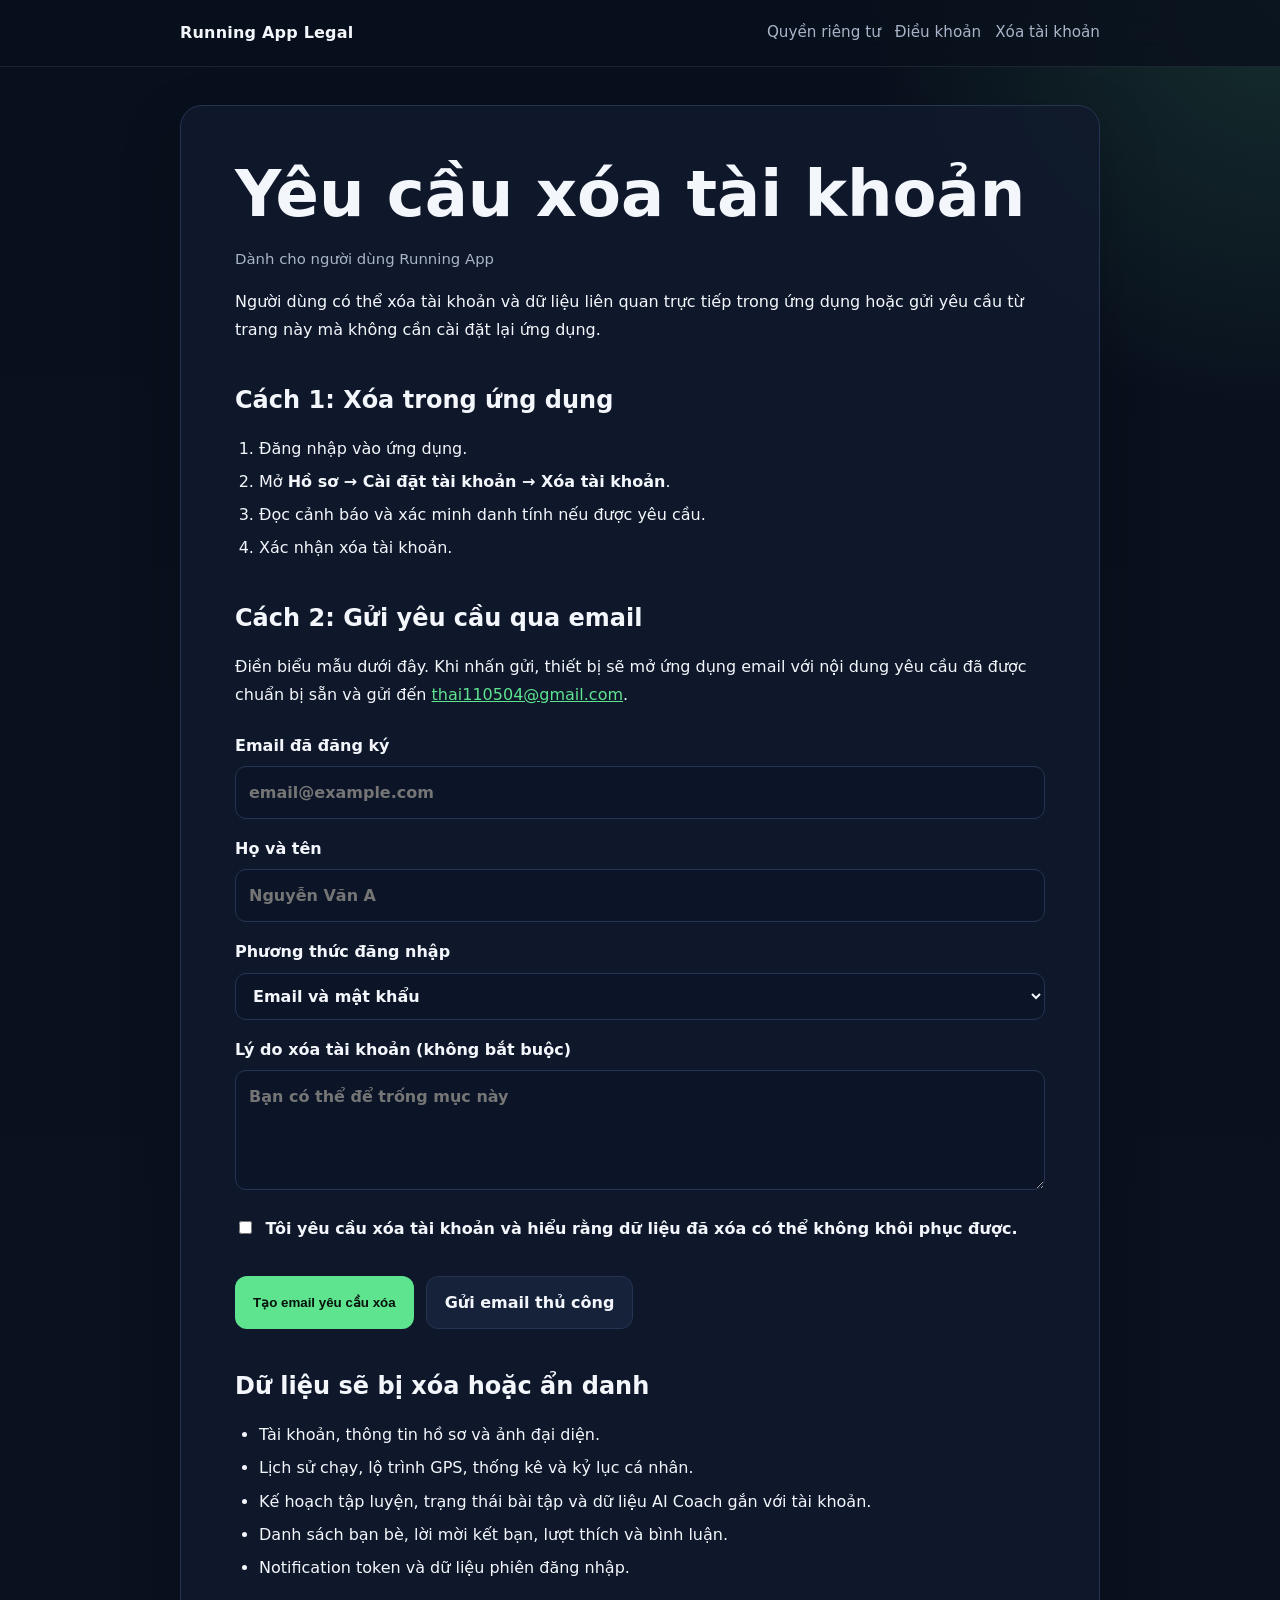
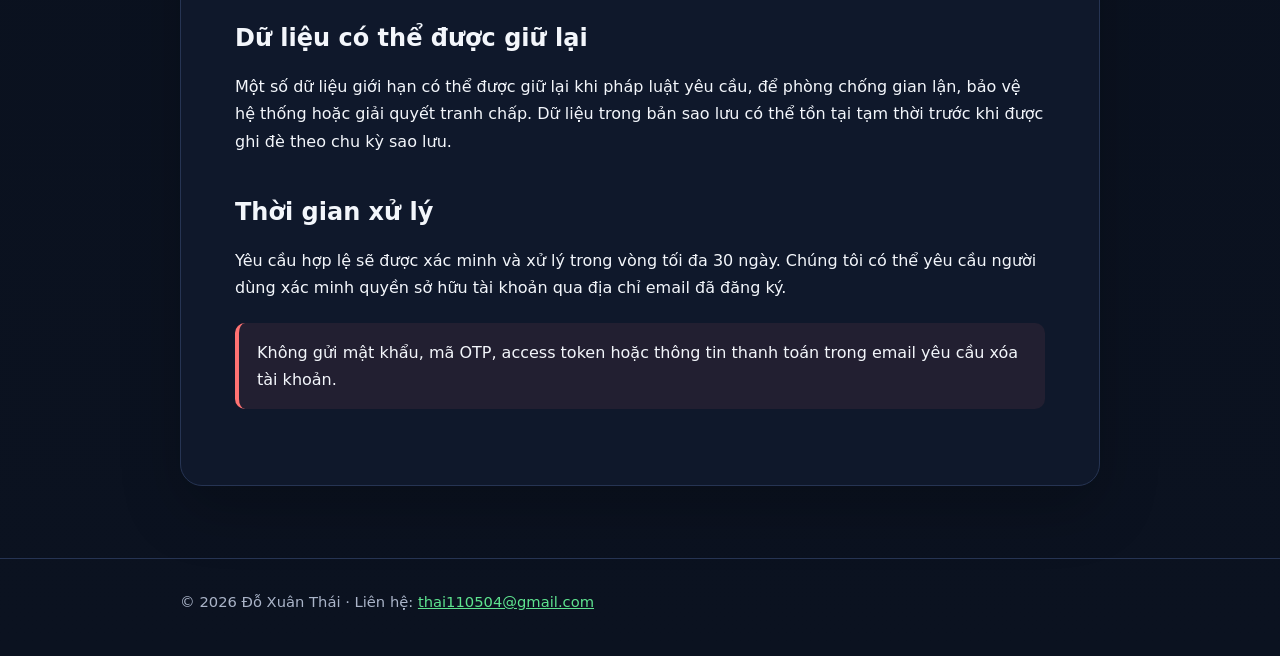
==== account-deletion.html @ 85eb7b2a "Add files via upload" ====
<!doctype html>
<html lang="vi">
<head>
  <meta charset="utf-8">
  <meta name="viewport" content="width=device-width, initial-scale=1">
  <meta name="description" content="Trang yêu cầu xóa tài khoản của ứng dụng chạy bộ.">
  <title>Yêu cầu xóa tài khoản</title>
  <link rel="stylesheet" href="styles.css">
</head>
<body>

<header class="site-header">
  <div class="container nav">
    <a class="brand" href="index.html">Running App Legal</a>
    <nav class="nav-links" aria-label="Điều hướng chính">
      <a href="privacy-policy.html">Quyền riêng tư</a>
      <a href="terms-of-service.html">Điều khoản</a>
      <a href="account-deletion.html">Xóa tài khoản</a>
    </nav>
  </div>
</header>

<main class="container document">

<h1>Yêu cầu xóa tài khoản</h1>
<p class="meta">Dành cho người dùng Running App</p>

<p>
Người dùng có thể xóa tài khoản và dữ liệu liên quan trực tiếp trong ứng dụng hoặc gửi yêu cầu
từ trang này mà không cần cài đặt lại ứng dụng.
</p>

<h2>Cách 1: Xóa trong ứng dụng</h2>
<ol>
  <li>Đăng nhập vào ứng dụng.</li>
  <li>Mở <strong>Hồ sơ → Cài đặt tài khoản → Xóa tài khoản</strong>.</li>
  <li>Đọc cảnh báo và xác minh danh tính nếu được yêu cầu.</li>
  <li>Xác nhận xóa tài khoản.</li>
</ol>

<h2>Cách 2: Gửi yêu cầu qua email</h2>
<p>
Điền biểu mẫu dưới đây. Khi nhấn gửi, thiết bị sẽ mở ứng dụng email với nội dung yêu cầu đã được
chuẩn bị sẵn và gửi đến <a href="mailto:thai110504@gmail.com">thai110504@gmail.com</a>.
</p>

<form class="form" id="deleteForm">
  <label>
    Email đã đăng ký
    <input id="accountEmail" type="email" required placeholder="email@example.com">
  </label>

  <label>
    Họ và tên
    <input id="fullName" type="text" required placeholder="Nguyễn Văn A">
  </label>

  <label>
    Phương thức đăng nhập
    <select id="loginMethod">
      <option>Email và mật khẩu</option>
      <option>Google</option>
      <option>Facebook</option>
      <option>Apple</option>
      <option>Khác</option>
    </select>
  </label>

  <label>
    Lý do xóa tài khoản (không bắt buộc)
    <textarea id="reason" placeholder="Bạn có thể để trống mục này"></textarea>
  </label>

  <label>
    <input id="confirmDelete" type="checkbox" required style="width:auto; margin-right:8px;">
    Tôi yêu cầu xóa tài khoản và hiểu rằng dữ liệu đã xóa có thể không khôi phục được.
  </label>

  <div class="actions">
    <button class="btn" type="submit">Tạo email yêu cầu xóa</button>
    <a class="btn btn-secondary" href="mailto:thai110504@gmail.com">Gửi email thủ công</a>
  </div>
</form>

<h2>Dữ liệu sẽ bị xóa hoặc ẩn danh</h2>
<ul>
  <li>Tài khoản, thông tin hồ sơ và ảnh đại diện.</li>
  <li>Lịch sử chạy, lộ trình GPS, thống kê và kỷ lục cá nhân.</li>
  <li>Kế hoạch tập luyện, trạng thái bài tập và dữ liệu AI Coach gắn với tài khoản.</li>
  <li>Danh sách bạn bè, lời mời kết bạn, lượt thích và bình luận.</li>
  <li>Notification token và dữ liệu phiên đăng nhập.</li>
</ul>

<h2>Dữ liệu có thể được giữ lại</h2>
<p>
Một số dữ liệu giới hạn có thể được giữ lại khi pháp luật yêu cầu, để phòng chống gian lận,
bảo vệ hệ thống hoặc giải quyết tranh chấp. Dữ liệu trong bản sao lưu có thể tồn tại tạm thời
trước khi được ghi đè theo chu kỳ sao lưu.
</p>

<h2>Thời gian xử lý</h2>
<p>
Yêu cầu hợp lệ sẽ được xác minh và xử lý trong vòng tối đa 30 ngày. Chúng tôi có thể yêu cầu
người dùng xác minh quyền sở hữu tài khoản qua địa chỉ email đã đăng ký.
</p>

<div class="notice warning">
  Không gửi mật khẩu, mã OTP, access token hoặc thông tin thanh toán trong email yêu cầu xóa tài khoản.
</div>

<script>
document.getElementById('deleteForm').addEventListener('submit', function (event) {{
  event.preventDefault();

  const email = document.getElementById('accountEmail').value.trim();
  const name = document.getElementById('fullName').value.trim();
  const method = document.getElementById('loginMethod').value;
  const reason = document.getElementById('reason').value.trim() || 'Không cung cấp';
  const confirmed = document.getElementById('confirmDelete').checked;

  if (!email || !name || !confirmed) {{
    alert('Vui lòng điền đầy đủ thông tin bắt buộc và xác nhận yêu cầu.');
    return;
  }}

  const subject = 'Yêu cầu xóa tài khoản Running App';
  const body = [
    'Tôi yêu cầu xóa tài khoản Running App và dữ liệu liên quan.',
    '',
    'Họ và tên: ' + name,
    'Email tài khoản: ' + email,
    'Phương thức đăng nhập: ' + method,
    'Lý do: ' + reason,
    '',
    'Tôi xác nhận rằng tôi hiểu dữ liệu đã xóa có thể không khôi phục được.'
  ].join('\n');

  window.location.href =
    'mailto:thai110504@gmail.com?subject=' + encodeURIComponent(subject) +
    '&body=' + encodeURIComponent(body);
}});
</script>

</main>

<footer>
  <div class="container">
    © 2026 Đỗ Xuân Thái · Liên hệ:
    <a href="mailto:thai110504@gmail.com">thai110504@gmail.com</a>
  </div>
</footer>

</body>
</html>
---- styles.css ----
:root {
  --bg: #0b1220;
  --surface: #111a2e;
  --surface-2: #16213a;
  --text: #f3f6fb;
  --muted: #aab4c8;
  --primary: #5ee38f;
  --primary-dark: #2cbf68;
  --border: #263453;
  --danger: #ff7272;
  --max-width: 920px;
}

* { box-sizing: border-box; }

html { scroll-behavior: smooth; }

body {
  margin: 0;
  font-family: Inter, ui-sans-serif, system-ui, -apple-system, BlinkMacSystemFont, "Segoe UI", sans-serif;
  background:
    radial-gradient(circle at top right, rgba(94, 227, 143, 0.14), transparent 26rem),
    linear-gradient(180deg, #09101d 0%, var(--bg) 100%);
  color: var(--text);
  line-height: 1.7;
}

a { color: var(--primary); }

.container {
  width: min(calc(100% - 32px), var(--max-width));
  margin: 0 auto;
}

.site-header {
  position: sticky;
  top: 0;
  z-index: 10;
  backdrop-filter: blur(14px);
  background: rgba(9, 16, 29, 0.82);
  border-bottom: 1px solid rgba(255,255,255,0.08);
}

.nav {
  min-height: 66px;
  display: flex;
  align-items: center;
  justify-content: space-between;
  gap: 18px;
}

.brand {
  color: var(--text);
  font-weight: 800;
  text-decoration: none;
  letter-spacing: 0.2px;
}

.nav-links {
  display: flex;
  flex-wrap: wrap;
  gap: 14px;
}

.nav-links a {
  color: var(--muted);
  text-decoration: none;
  font-size: 0.95rem;
}

.nav-links a:hover { color: var(--text); }

.hero {
  padding: 78px 0 48px;
}

.eyebrow {
  display: inline-block;
  color: var(--primary);
  font-weight: 700;
  text-transform: uppercase;
  font-size: 0.78rem;
  letter-spacing: 0.12em;
  margin-bottom: 10px;
}

h1 {
  margin: 0 0 18px;
  font-size: clamp(2.1rem, 5vw, 4rem);
  line-height: 1.08;
}

h2 {
  margin-top: 42px;
  line-height: 1.25;
}

h3 {
  margin-top: 28px;
  line-height: 1.3;
}

.lead {
  max-width: 760px;
  color: var(--muted);
  font-size: 1.08rem;
}

.meta {
  margin-top: 18px;
  color: var(--muted);
  font-size: 0.93rem;
}

.card-grid {
  display: grid;
  grid-template-columns: repeat(3, 1fr);
  gap: 18px;
  padding-bottom: 72px;
}

.card {
  display: block;
  min-height: 210px;
  background: linear-gradient(180deg, rgba(22,33,58,0.97), rgba(17,26,46,0.97));
  border: 1px solid var(--border);
  border-radius: 20px;
  padding: 24px;
  color: var(--text);
  text-decoration: none;
  box-shadow: 0 14px 35px rgba(0,0,0,0.18);
}

.card:hover {
  transform: translateY(-3px);
  border-color: rgba(94,227,143,0.55);
}

.card p { color: var(--muted); }

.document {
  background: rgba(17,26,46,0.82);
  border: 1px solid var(--border);
  border-radius: 22px;
  padding: clamp(24px, 5vw, 54px);
  margin: 38px auto 72px;
  box-shadow: 0 24px 60px rgba(0,0,0,0.22);
}

.notice {
  border-left: 4px solid var(--primary);
  background: rgba(94,227,143,0.08);
  padding: 16px 18px;
  border-radius: 10px;
  margin: 22px 0;
}

.warning {
  border-left-color: var(--danger);
  background: rgba(255,114,114,0.08);
}

ul, ol { padding-left: 24px; }

li { margin: 6px 0; }

.btn {
  display: inline-flex;
  align-items: center;
  justify-content: center;
  gap: 8px;
  background: var(--primary);
  color: #07120b;
  text-decoration: none;
  font-weight: 800;
  padding: 12px 18px;
  border-radius: 12px;
  border: 0;
  cursor: pointer;
}

.btn:hover { background: var(--primary-dark); }

.btn-secondary {
  background: var(--surface-2);
  color: var(--text);
  border: 1px solid var(--border);
}

.form {
  display: grid;
  gap: 16px;
  margin-top: 24px;
}

label {
  font-weight: 700;
}

input, textarea, select {
  width: 100%;
  margin-top: 7px;
  padding: 12px 13px;
  border-radius: 11px;
  border: 1px solid var(--border);
  background: #0c1527;
  color: var(--text);
  font: inherit;
}

textarea { min-height: 120px; resize: vertical; }

.actions {
  display: flex;
  flex-wrap: wrap;
  gap: 12px;
  margin-top: 18px;
}

footer {
  border-top: 1px solid var(--border);
  color: var(--muted);
  padding: 30px 0 42px;
  font-size: 0.92rem;
}

code {
  background: #07101f;
  border: 1px solid var(--border);
  padding: 2px 7px;
  border-radius: 7px;
}

@media (max-width: 760px) {
  .nav { align-items: flex-start; padding: 14px 0; }
  .nav-links { justify-content: flex-end; }
  .card-grid { grid-template-columns: 1fr; }
  .hero { padding-top: 52px; }
}
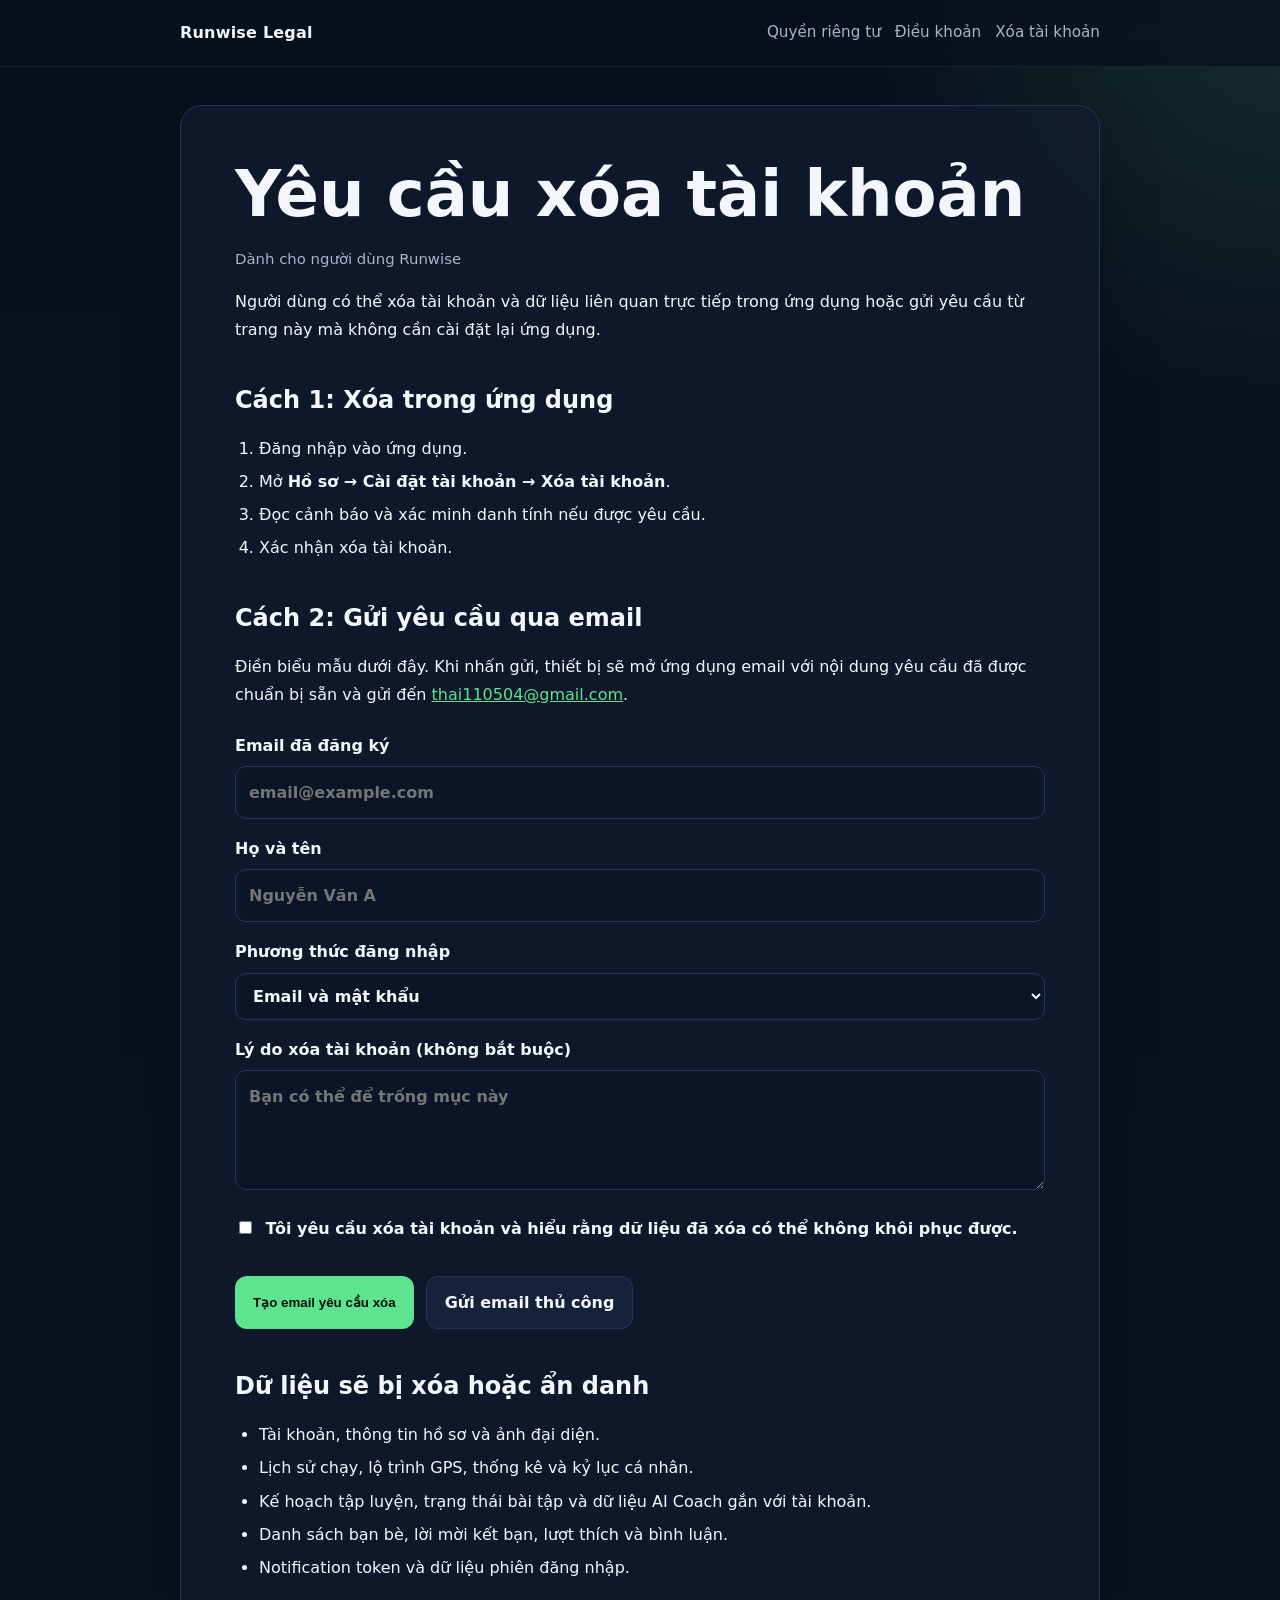
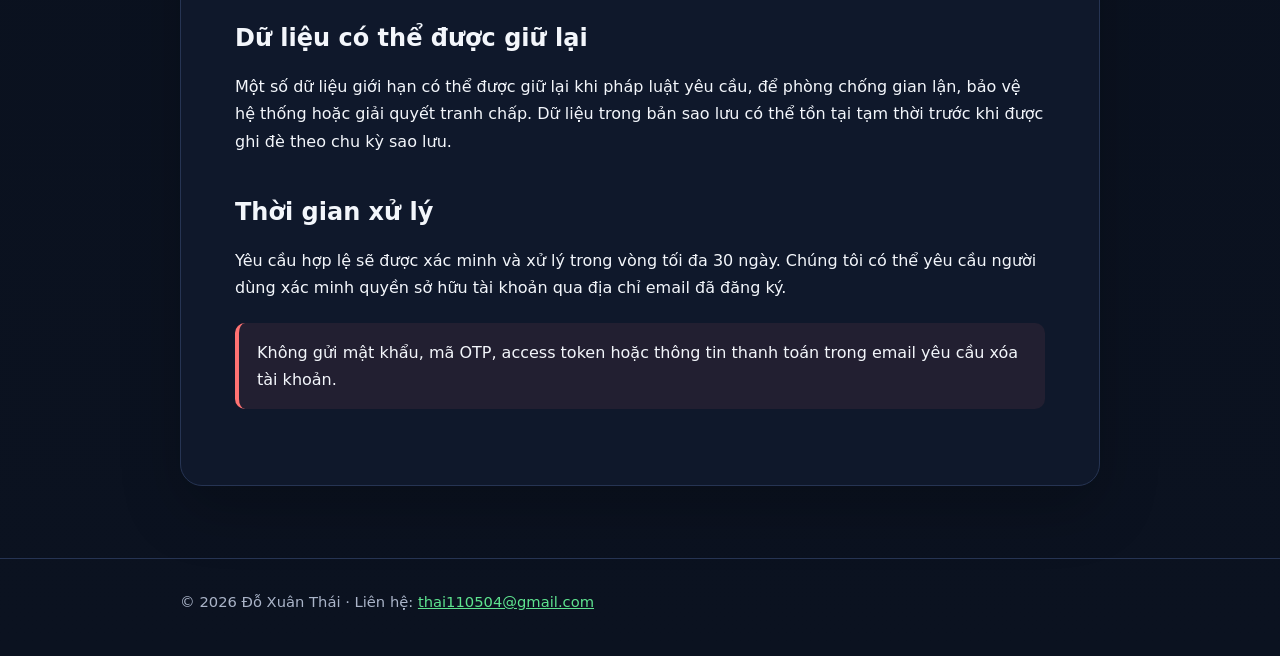
==== commit b42ee19c: "Update account-deletion.html" ====
--- a/account-deletion.html
+++ b/account-deletion.html
@@ -11,7 +11,7 @@
 
 <header class="site-header">
   <div class="container nav">
-    <a class="brand" href="index.html">Running App Legal</a>
+    <a class="brand" href="index.html">Runwise Legal</a>
     <nav class="nav-links" aria-label="Điều hướng chính">
       <a href="privacy-policy.html">Quyền riêng tư</a>
       <a href="terms-of-service.html">Điều khoản</a>
@@ -23,7 +23,7 @@
 <main class="container document">
 
 <h1>Yêu cầu xóa tài khoản</h1>
-<p class="meta">Dành cho người dùng Running App</p>
+<p class="meta">Dành cho người dùng Runwise</p>
 
 <p>
 Người dùng có thể xóa tài khoản và dữ liệu liên quan trực tiếp trong ứng dụng hoặc gửi yêu cầu
@@ -60,9 +60,6 @@
     <select id="loginMethod">
       <option>Email và mật khẩu</option>
       <option>Google</option>
-      <option>Facebook</option>
-      <option>Apple</option>
-      <option>Khác</option>
     </select>
   </label>
 
@@ -123,9 +120,9 @@
     return;
   }}
 
-  const subject = 'Yêu cầu xóa tài khoản Running App';
+  const subject = 'Yêu cầu xóa tài khoản Runwise';
   const body = [
-    'Tôi yêu cầu xóa tài khoản Running App và dữ liệu liên quan.',
+    'Tôi yêu cầu xóa tài khoản Runwise và dữ liệu liên quan.',
     '',
     'Họ và tên: ' + name,
     'Email tài khoản: ' + email,
